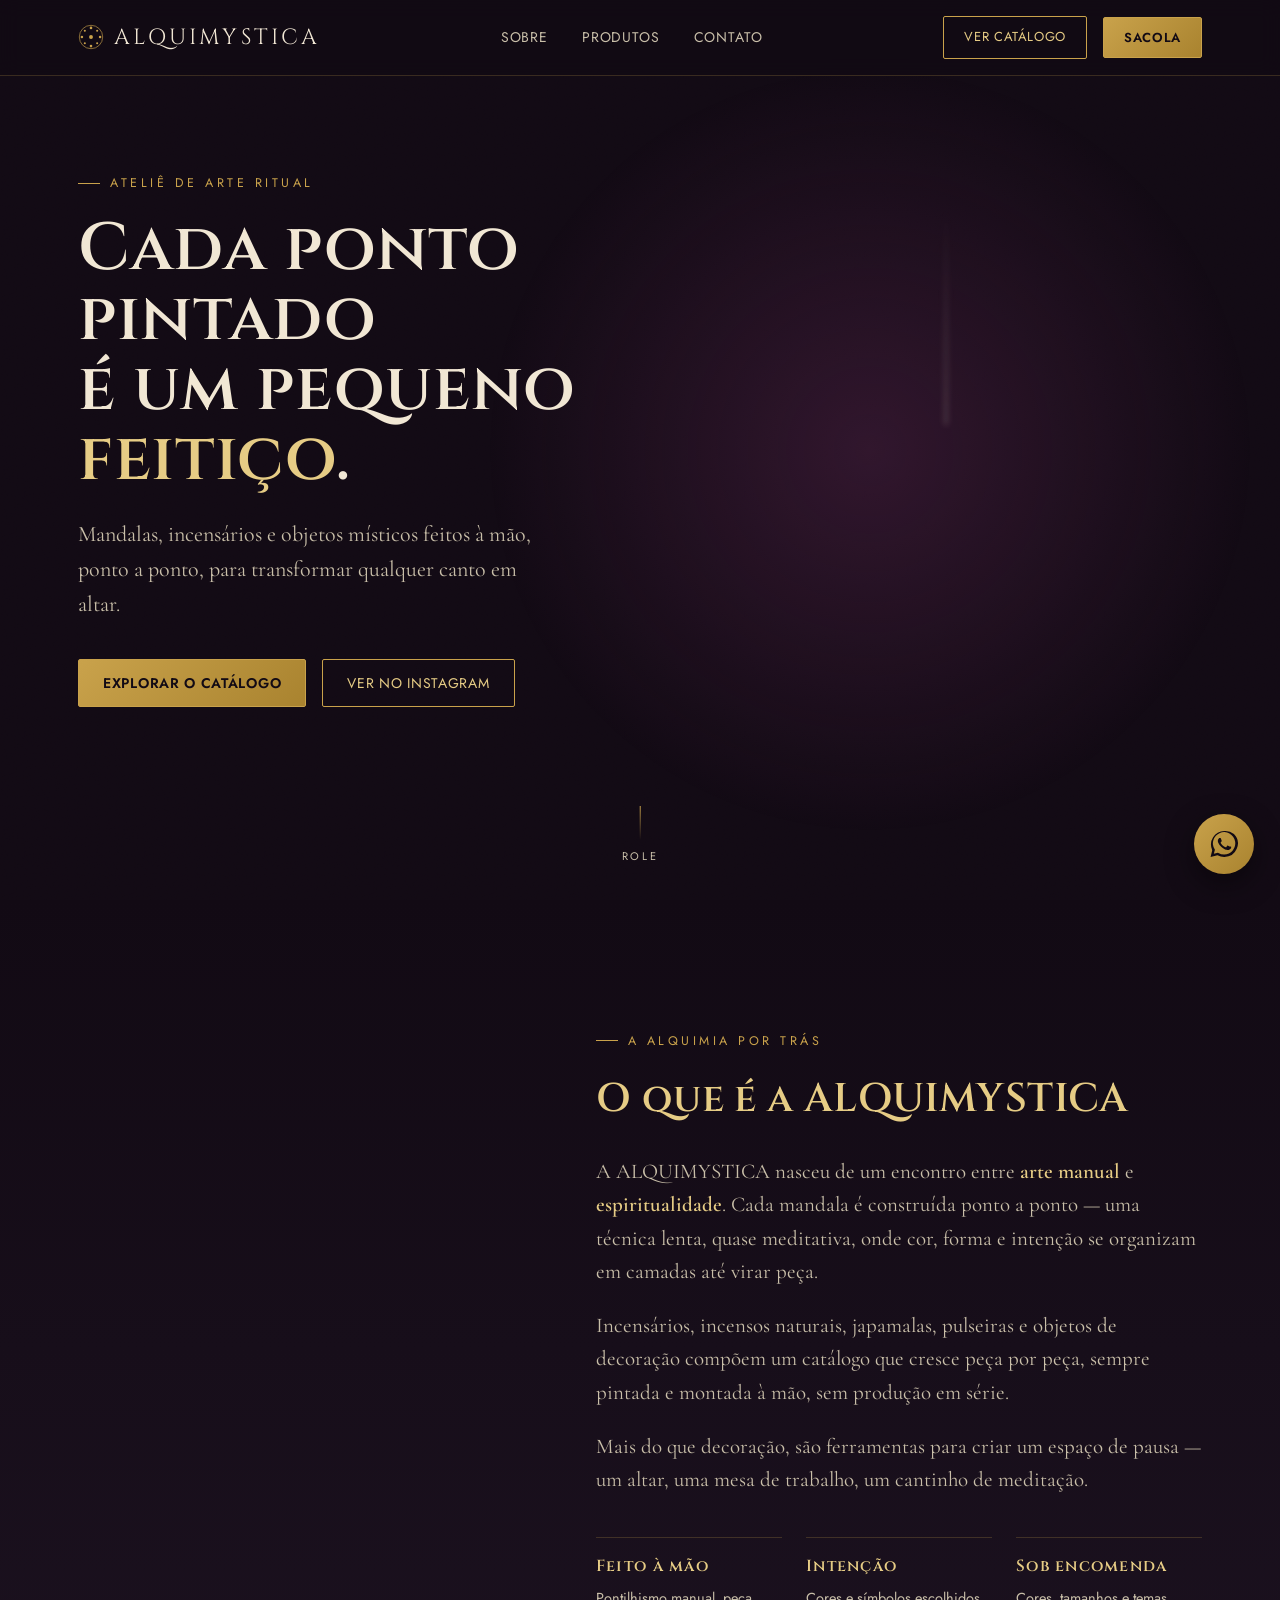
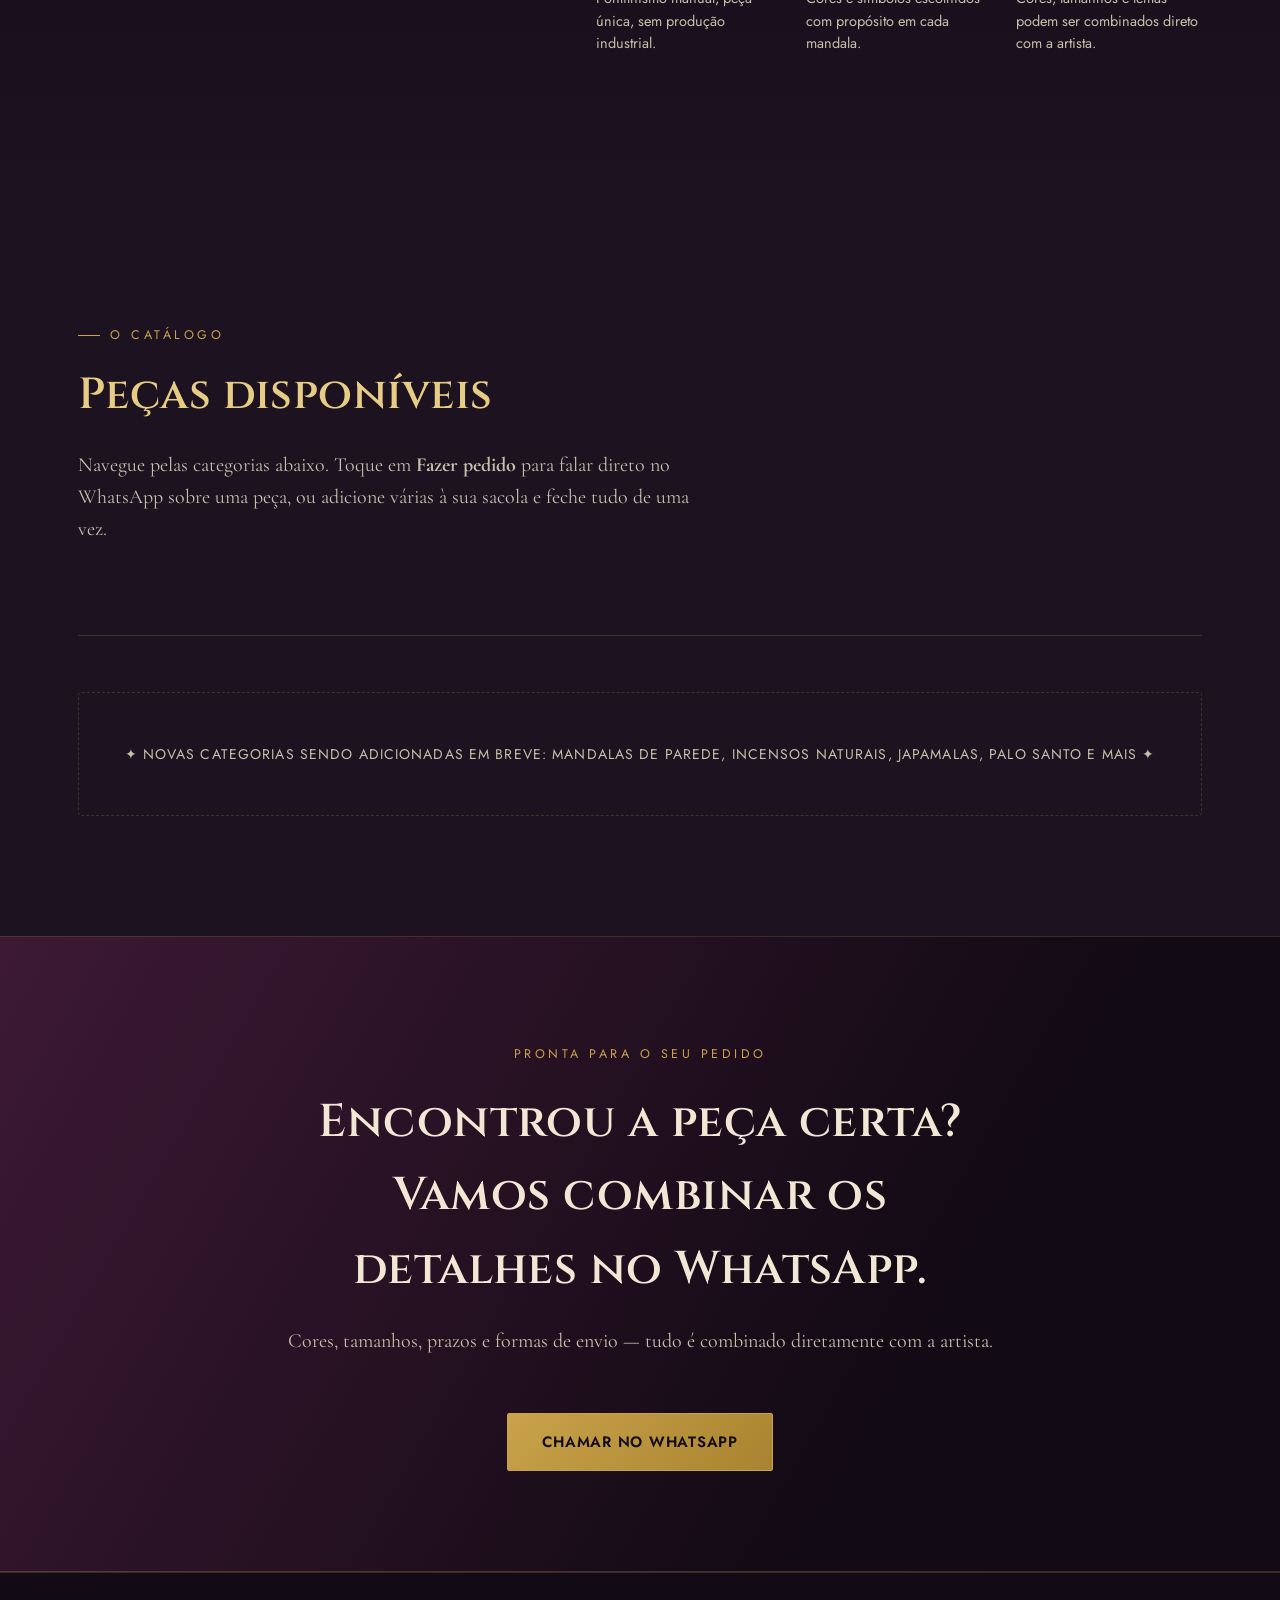
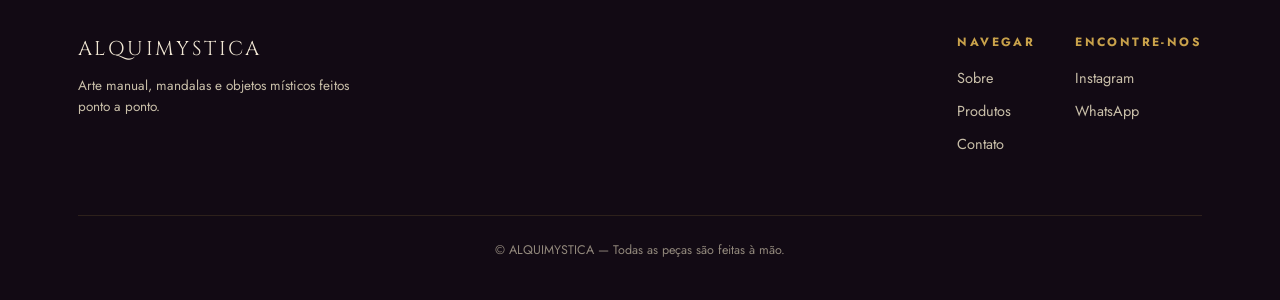
==== AlquiMystica Project/index.html @ 3361df2c "Add files via upload" ====
<!DOCTYPE html>
<html lang="pt-BR">
<head>
<meta charset="UTF-8">
<meta name="viewport" content="width=device-width, initial-scale=1.0">
<title>ALQUIMYSTICA — Arte, Mandalas & Ritual</title>
<meta name="description" content="Ateliê de mandalas pintadas à mão, incensários, incensos naturais e peças místicas. Cada objeto, um pequeno ritual.">

<link rel="preconnect" href="https://fonts.googleapis.com">
<link rel="preconnect" href="https://fonts.gstatic.com" crossorigin>
<link href="https://fonts.googleapis.com/css2?family=Cinzel:wght@500;600;700&family=Cormorant+Garamond:ital,wght@0,400;0,500;0,600;1,400&family=Jost:wght@400;500;600&display=swap" rel="stylesheet">

<link rel="stylesheet" href="assets/style.css">
</head>
<body>

<div class="texture"></div>

<!-- ===================== HEADER ===================== -->
<header>
  <nav class="nav wrap">
    <a href="#topo" class="logo">
      <svg class="mark" viewBox="0 0 40 40" aria-hidden="true">
        <circle cx="20" cy="20" r="18" fill="none" stroke="#c9a24b" stroke-width="1"/>
        <circle cx="20" cy="20" r="3" fill="#c9a24b"/>
        <g fill="#c9a24b">
          <circle cx="20" cy="6" r="2"/>
          <circle cx="20" cy="34" r="2"/>
          <circle cx="6" cy="20" r="2"/>
          <circle cx="34" cy="20" r="2"/>
          <circle cx="10.5" cy="10.5" r="1.6"/>
          <circle cx="29.5" cy="10.5" r="1.6"/>
          <circle cx="10.5" cy="29.5" r="1.6"/>
          <circle cx="29.5" cy="29.5" r="1.6"/>
        </g>
      </svg>
      ALQUIMYSTICA
    </a>

    <ul class="nav-links" id="nav-links">
      <li><a href="#sobre">Sobre</a></li>
      <li><a href="#produtos">Produtos</a></li>
      <li><a href="#contato">Contato</a></li>
    </ul>

    <div style="display:flex; align-items:center; gap:16px;">
      <a href="#produtos" class="btn btn-ghost">Ver catálogo</a>
      <button type="button" class="btn btn-primary cart-toggle" id="cart-toggle">
        Sacola
        <span class="cart-count hidden" id="cart-count">0</span>
      </button>
      <button type="button" class="nav-toggle" id="nav-toggle" aria-label="Abrir menu" aria-expanded="false">
        <svg width="18" height="14" viewBox="0 0 18 14" fill="none"><path d="M0 1H18M0 7H18M0 13H18" stroke="currentColor" stroke-width="1.4"/></svg>
      </button>
    </div>
  </nav>
</header>

<!-- ===================== HERO ===================== -->
<section id="topo" class="hero">
  <div class="hero-glow"></div>
  <div class="wrap">
    <div class="hero-copy">
      <span class="eyebrow">Ateliê de arte ritual</span>
      <h1>Cada ponto pintado<br>é um pequeno <em>feitiço</em>.</h1>
      <p>Mandalas, incensários e objetos místicos feitos à mão, ponto a ponto, para transformar qualquer canto em altar.</p>
      <div class="hero-actions">
        <a href="#produtos" class="btn btn-primary">Explorar o catálogo</a>
        <a href="https://www.instagram.com/alquimystica" target="_blank" rel="noopener" class="btn btn-ghost">Ver no Instagram</a>
      </div>
    </div>
    <div class="hero-mandala">
      <div class="smoke"></div>
      <div id="hero-mandala-svg"></div>
    </div>
  </div>
  <div class="scroll-cue"><span class="line"></span>role</div>
</section>

<!-- ===================== SOBRE ===================== -->
<section id="sobre">
  <div class="wrap sobre-grid">
    <div class="sobre-art" id="sobre-mandala-svg"></div>
    <div class="sobre-text">
      <span class="eyebrow">A alquimia por trás</span>
      <h2 style="margin-top:16px; font-size:clamp(28px,3.2vw,40px);">O que é a ALQUIMYSTICA</h2>
      <p style="margin-top:24px;">A ALQUIMYSTICA nasceu de um encontro entre <strong>arte manual</strong> e <strong>espiritualidade</strong>. Cada mandala é construída ponto a ponto — uma técnica lenta, quase meditativa, onde cor, forma e intenção se organizam em camadas até virar peça.</p>
      <p>Incensários, incensos naturais, japamalas, pulseiras e objetos de decoração compõem um catálogo que cresce peça por peça, sempre pintada e montada à mão, sem produção em série.</p>
      <p>Mais do que decoração, são ferramentas para criar um espaço de pausa — um altar, uma mesa de trabalho, um cantinho de meditação.</p>

      <div class="pillars">
        <div class="pillar">
          <h4>Feito à mão</h4>
          <p>Pontilhismo manual, peça única, sem produção industrial.</p>
        </div>
        <div class="pillar">
          <h4>Intenção</h4>
          <p>Cores e símbolos escolhidos com propósito em cada mandala.</p>
        </div>
        <div class="pillar">
          <h4>Sob encomenda</h4>
          <p>Cores, tamanhos e temas podem ser combinados direto com a artista.</p>
        </div>
      </div>
    </div>
  </div>
</section>

<!-- ===================== PRODUTOS ===================== -->
<section id="produtos">
  <div class="wrap">
    <div class="section-head">
      <span class="eyebrow">O catálogo</span>
      <h2>Peças disponíveis</h2>
      <p>Navegue pelas categorias abaixo. Toque em <strong>Fazer pedido</strong> para falar direto no WhatsApp sobre uma peça, ou adicione várias à sua sacola e feche tudo de uma vez.</p>
    </div>

    <div class="cat-nav" id="cat-nav"></div>
    <div id="catalogo-host"></div>

    <div class="em-breve">✦ Novas categorias sendo adicionadas em breve: Mandalas de parede, Incensos Naturais, Japamalas, Palo Santo e mais ✦</div>
  </div>
</section>

<!-- ===================== CTA ===================== -->
<section class="cta-banner" id="contato">
  <div class="wrap">
    <span class="eyebrow">Pronta para o seu pedido</span>
    <h2>Encontrou a peça certa? Vamos combinar os detalhes no WhatsApp.</h2>
    <p>Cores, tamanhos, prazos e formas de envio — tudo é combinado diretamente com a artista.</p>
    <a class="btn btn-primary" href="https://wa.me/5511913299693?text=Ol%C3%A1!%20Vim%20pelo%20site%20da%20ALQUIMYSTICA%20e%20queria%20saber%20mais%20sobre%20as%20pe%C3%A7as%20%E2%9C%A8" target="_blank" rel="noopener">
      Chamar no WhatsApp
    </a>
  </div>
</section>

<!-- ===================== FOOTER ===================== -->
<footer>
  <div class="wrap">
    <div class="footer-grid">
      <div>
        <div class="footer-logo">ALQUIMYSTICA</div>
        <p class="footer-tag">Arte manual, mandalas e objetos místicos feitos ponto a ponto.</p>
      </div>
      <div class="footer-links">
        <div class="footer-col">
          <h5>Navegar</h5>
          <a href="#sobre">Sobre</a>
          <a href="#produtos">Produtos</a>
          <a href="#contato">Contato</a>
        </div>
        <div class="footer-col">
          <h5>Encontre-nos</h5>
          <a href="https://www.instagram.com/alquimystica" target="_blank" rel="noopener">Instagram</a>
          <a href="https://wa.me/5511913299693" target="_blank" rel="noopener">WhatsApp</a>
        </div>
      </div>
    </div>
    <div class="footer-bottom">
      © <span id="ano"></span> ALQUIMYSTICA — Todas as peças são feitas à mão.
    </div>
  </div>
</footer>

<!-- WhatsApp flutuante -->
<a href="https://wa.me/5511913299693?text=Ol%C3%A1!%20Vim%20pelo%20site%20da%20ALQUIMYSTICA%20%E2%9C%A8" target="_blank" rel="noopener" class="wa-float" aria-label="Falar no WhatsApp">
  <svg width="28" height="28" viewBox="0 0 24 24" fill="none"><path d="M17.5 14.4c-.3-.1-1.7-.9-2-1-.3-.1-.5-.1-.7.1-.2.3-.8 1-.9 1.2-.2.2-.3.2-.6.1-.3-.1-1.3-.5-2.4-1.5-.9-.8-1.5-1.8-1.7-2.1-.2-.3 0-.5.1-.6.1-.1.3-.3.4-.5.1-.1.2-.3.3-.4.1-.2 0-.4 0-.5C10 9 9.5 7.8 9.3 7.3c-.2-.5-.4-.4-.5-.4h-.5c-.2 0-.5.1-.7.3-.2.3-.9.9-.9 2.2s1 2.6 1.1 2.8c.1.2 2 3 4.8 4.2.7.3 1.2.5 1.6.6.7.2 1.3.2 1.8.1.5-.1 1.7-.7 2-1.4.2-.7.2-1.2.1-1.4-.1-.1-.3-.2-.6-.3z" fill="#120a14"/><path d="M20.5 3.5A11.4 11.4 0 0 0 12.1.9 11.5 11.5 0 0 0 1.9 17.3L.5 23.1l5.9-1.5a11.5 11.5 0 0 0 5.7 1.5h0a11.5 11.5 0 0 0 8.4-19.6zM12.1 21a9.6 9.6 0 0 1-4.9-1.3l-.4-.2-3.5.9.9-3.4-.2-.4a9.6 9.6 0 1 1 8.1 4.4z" fill="#120a14"/></svg>
</a>

<!-- Carrinho / Sacola -->
<div class="cart-overlay" id="cart-overlay"></div>
<aside class="cart-drawer" id="cart-drawer">
  <div class="cart-head">
    <h3>Sua sacola</h3>
    <button type="button" class="cart-close" id="cart-close" aria-label="Fechar sacola">✕</button>
  </div>
  <div class="cart-items" id="cart-items"></div>
  <div class="cart-foot">
    <textarea class="cart-note" id="cart-note" placeholder="Alguma observação? (cor, tamanho, prazo...)"></textarea>
    <button type="button" class="btn btn-primary" id="cart-checkout">Enviar pedido no WhatsApp</button>
  </div>
</aside>

<script src="assets/data.js"></script>
<script src="assets/script.js"></script>
</body>
</html>
---- AlquiMystica Project/assets/style.css ----
/* ============================================================
   ALQUIMYSTICA — design tokens
   ============================================================ */
:root {
  --ink: #120a14;
  --ink-2: #1c1220;
  --ink-3: #26182c;
  --gold: #c9a24b;
  --gold-light: #e6cc85;
  --violet: #6b2d5c;
  --violet-deep: #3d1934;
  --blue: #23456b;
  --blue-light: #4a7ab5;
  --cream: #f1e7d4;
  --cream-dim: #c9bfa9;
  --line: rgba(201, 162, 75, 0.22);

  --font-display: "Cinzel", serif;
  --font-body: "Cormorant Garamond", serif;
  --font-ui: "Jost", sans-serif;

  --container: 1180px;
}

* { box-sizing: border-box; }
html { scroll-behavior: smooth; }

@media (prefers-reduced-motion: reduce) {
  html { scroll-behavior: auto; }
  *, *::before, *::after {
    animation-duration: 0.01ms !important;
    animation-iteration-count: 1 !important;
    transition-duration: 0.01ms !important;
  }
}

body {
  margin: 0;
  background: var(--ink);
  color: var(--cream);
  font-family: var(--font-body);
  font-size: 19px;
  line-height: 1.6;
  -webkit-font-smoothing: antialiased;
}

a { color: inherit; }

.wrap {
  max-width: var(--container);
  margin: 0 auto;
  padding: 0 28px;
}

h1, h2, h3, h4 {
  font-family: var(--font-display);
  font-weight: 600;
  margin: 0;
  letter-spacing: 0.01em;
  color: var(--gold-light);
}

.eyebrow {
  font-family: var(--font-ui);
  text-transform: uppercase;
  letter-spacing: 0.28em;
  font-size: 12.5px;
  color: var(--gold);
  display: inline-flex;
  align-items: center;
  gap: 10px;
}
.eyebrow::before {
  content: "";
  width: 22px;
  height: 1px;
  background: var(--gold);
  display: inline-block;
}

/* texture: subtle noise so the black isn't flat */
.texture {
  position: fixed;
  inset: 0;
  pointer-events: none;
  z-index: 0;
  opacity: 0.05;
  mix-blend-mode: overlay;
  background-image: url("data:image/svg+xml;utf8,<svg xmlns='http://www.w3.org/2000/svg' width='120' height='120'><filter id='n'><feTurbulence type='fractalNoise' baseFrequency='0.9' numOctaves='2' stitchTiles='stitch'/></filter><rect width='100%25' height='100%25' filter='url(%23n)'/></svg>");
}

/* ============================================================
   HEADER
   ============================================================ */
header {
  position: fixed;
  top: 0; left: 0; right: 0;
  z-index: 100;
  background: rgba(18, 10, 20, 0.82);
  backdrop-filter: blur(10px);
  border-bottom: 1px solid var(--line);
  transition: background 0.3s ease;
}
.nav {
  display: flex;
  align-items: center;
  justify-content: space-between;
  padding: 16px 28px;
}
.logo {
  font-family: var(--font-display);
  font-size: 22px;
  letter-spacing: 0.14em;
  color: var(--cream);
  text-decoration: none;
  display: flex;
  align-items: center;
  gap: 10px;
}
.logo .mark {
  width: 26px; height: 26px;
  flex-shrink: 0;
}
.nav-links {
  display: flex;
  gap: 34px;
  list-style: none;
  margin: 0; padding: 0;
  font-family: var(--font-ui);
  font-size: 14px;
  letter-spacing: 0.06em;
  text-transform: uppercase;
}
.nav-links a {
  text-decoration: none;
  color: var(--cream-dim);
  transition: color 0.25s ease;
  position: relative;
}
.nav-links a:hover, .nav-links a:focus-visible { color: var(--gold-light); }

.btn {
  font-family: var(--font-ui);
  font-size: 14px;
  letter-spacing: 0.05em;
  text-transform: uppercase;
  text-decoration: none;
  padding: 12px 24px;
  border-radius: 2px;
  display: inline-flex;
  align-items: center;
  gap: 9px;
  border: 1px solid var(--gold);
  transition: transform 0.25s ease, box-shadow 0.25s ease, background 0.25s ease;
  cursor: pointer;
}
.btn-primary {
  background: linear-gradient(135deg, var(--gold) 0%, #a9832f 100%);
  color: var(--ink);
  font-weight: 600;
}
.btn-primary:hover, .btn-primary:focus-visible {
  transform: translateY(-2px);
  box-shadow: 0 10px 24px rgba(201, 162, 75, 0.25);
}
.btn-ghost {
  background: transparent;
  color: var(--gold-light);
}
.btn-ghost:hover, .btn-ghost:focus-visible {
  background: rgba(201, 162, 75, 0.1);
}
.nav .btn { padding: 10px 20px; font-size: 13px; }

.nav-toggle {
  display: none;
  background: none;
  border: 1px solid var(--gold);
  color: var(--gold-light);
  width: 42px; height: 42px;
  align-items: center;
  justify-content: center;
  border-radius: 2px;
  cursor: pointer;
}

/* ============================================================
   HERO
   ============================================================ */
.hero {
  position: relative;
  min-height: 100svh;
  display: flex;
  align-items: center;
  overflow: hidden;
  padding-top: 90px;
}
.hero-glow {
  position: absolute;
  top: 50%; left: 68%;
  width: 900px; height: 900px;
  transform: translate(-50%, -50%);
  background: radial-gradient(circle, rgba(107, 45, 92, 0.35) 0%, rgba(107, 45, 92, 0) 60%);
  z-index: 0;
  pointer-events: none;
}
.hero .wrap {
  position: relative;
  z-index: 1;
  display: grid;
  grid-template-columns: 1.05fr 0.95fr;
  align-items: center;
  gap: 40px;
}
.hero-copy .eyebrow { margin-bottom: 22px; }
.hero-copy h1 {
  font-size: clamp(40px, 5.2vw, 68px);
  line-height: 1.05;
  color: var(--cream);
}
.hero-copy h1 em {
  font-style: normal;
  color: var(--gold-light);
}
.hero-copy p {
  margin-top: 22px;
  font-size: 22px;
  color: var(--cream-dim);
  max-width: 480px;
}
.hero-actions {
  margin-top: 36px;
  display: flex;
  gap: 16px;
  flex-wrap: wrap;
}
.hero-mandala {
  position: relative;
  aspect-ratio: 1;
  display: flex;
  align-items: center;
  justify-content: center;
}
.hero-mandala svg {
  width: 100%;
  max-width: 480px;
  height: auto;
  animation: spin 140s linear infinite;
}
.hero-mandala .core {
  animation: none;
}
@keyframes spin {
  from { transform: rotate(0deg); }
  to { transform: rotate(360deg); }
}
.smoke {
  position: absolute;
  width: 2px;
  left: 50%;
  bottom: 52%;
  height: 220px;
  background: linear-gradient(to top, rgba(241,231,212,0.32), rgba(241,231,212,0));
  filter: blur(3px);
  transform-origin: bottom center;
  animation: smoke-drift 6s ease-in-out infinite;
}
@keyframes smoke-drift {
  0%   { transform: translateX(-50%) rotate(0deg) scaleY(0.9); opacity: 0.5; }
  50%  { transform: translateX(-50%) rotate(4deg) scaleY(1.05); opacity: 0.9; }
  100% { transform: translateX(-50%) rotate(-3deg) scaleY(0.9); opacity: 0.5; }
}

.scroll-cue {
  position: absolute;
  bottom: 34px; left: 50%;
  transform: translateX(-50%);
  display: flex;
  flex-direction: column;
  align-items: center;
  gap: 8px;
  font-family: var(--font-ui);
  font-size: 11px;
  letter-spacing: 0.24em;
  text-transform: uppercase;
  color: var(--cream-dim);
  z-index: 1;
}
.scroll-cue .line {
  width: 1px; height: 34px;
  background: linear-gradient(to bottom, var(--gold), transparent);
  animation: cue 2.2s ease-in-out infinite;
}
@keyframes cue {
  0%,100% { transform: scaleY(1); opacity: 0.4; }
  50% { transform: scaleY(1.3); opacity: 1; }
}

/* ============================================================
   SECTION HEADERS
   ============================================================ */
section { position: relative; z-index: 1; padding: 120px 0; }
.section-head {
  max-width: 640px;
  margin-bottom: 60px;
}
.section-head h2 {
  font-size: clamp(30px, 3.4vw, 44px);
  margin-top: 16px;
}
.section-head p {
  margin-top: 18px;
  font-size: 20px;
  color: var(--cream-dim);
}
.divider {
  width: 60px; height: 1px;
  background: var(--gold);
  margin: 0 auto;
}

/* ============================================================
   SOBRE
   ============================================================ */
#sobre { background: linear-gradient(180deg, var(--ink) 0%, var(--ink-2) 100%); }
.sobre-grid {
  display: grid;
  grid-template-columns: 0.85fr 1.15fr;
  gap: 70px;
  align-items: center;
}
.sobre-art {
  position: relative;
  aspect-ratio: 1;
}
.sobre-art svg { width: 100%; height: 100%; }
.sobre-text p {
  font-size: 21px;
  color: var(--cream-dim);
  margin: 0 0 20px;
}
.sobre-text strong { color: var(--gold-light); font-weight: 600; }
.pillars {
  margin-top: 40px;
  display: grid;
  grid-template-columns: repeat(3, 1fr);
  gap: 24px;
}
.pillar {
  border-top: 1px solid var(--line);
  padding-top: 16px;
}
.pillar h4 {
  font-size: 16px;
  letter-spacing: 0.08em;
  color: var(--gold-light);
}
.pillar p {
  font-family: var(--font-ui);
  font-size: 14.5px;
  color: var(--cream-dim);
  margin-top: 8px;
  line-height: 1.55;
}

/* ============================================================
   PRODUTOS
   ============================================================ */
#produtos { background: var(--ink-2); }

.cat-nav {
  display: flex;
  gap: 12px;
  flex-wrap: wrap;
  margin-bottom: 56px;
  border-bottom: 1px solid var(--line);
  padding-bottom: 30px;
}
.cat-pill {
  font-family: var(--font-ui);
  font-size: 13.5px;
  letter-spacing: 0.05em;
  text-transform: uppercase;
  padding: 10px 20px;
  border: 1px solid var(--line);
  border-radius: 30px;
  color: var(--cream-dim);
  background: transparent;
  cursor: pointer;
  transition: all 0.25s ease;
}
.cat-pill:hover { border-color: var(--gold); color: var(--gold-light); }
.cat-pill.active {
  background: var(--gold);
  border-color: var(--gold);
  color: var(--ink);
  font-weight: 600;
}

.cat-block { margin-bottom: 90px; }
.cat-block:last-child { margin-bottom: 0; }
.cat-block-head {
  display: flex;
  align-items: baseline;
  justify-content: space-between;
  gap: 20px;
  margin-bottom: 8px;
  flex-wrap: wrap;
}
.cat-block-head h3 {
  font-size: 30px;
}
.cat-block-desc {
  font-size: 18px;
  color: var(--cream-dim);
  max-width: 560px;
  margin: 6px 0 40px;
}

.grupo-nome {
  font-family: var(--font-ui);
  font-size: 13px;
  text-transform: uppercase;
  letter-spacing: 0.22em;
  color: var(--gold);
  margin: 40px 0 22px;
  display: flex;
  align-items: center;
  gap: 14px;
}
.grupo-nome::after {
  content: "";
  flex: 1;
  height: 1px;
  background: var(--line);
}
.grupo-nome:first-of-type { margin-top: 0; }

.product-grid {
  display: grid;
  grid-template-columns: repeat(3, 1fr);
  gap: 30px;
}
.card {
  background: var(--ink-3);
  border: 1px solid var(--line);
  border-radius: 4px;
  overflow: hidden;
  display: flex;
  flex-direction: column;
  transition: transform 0.3s ease, box-shadow 0.3s ease, border-color 0.3s ease;
}
.card:hover {
  transform: translateY(-6px);
  border-color: var(--gold);
  box-shadow: 0 20px 40px rgba(0,0,0,0.35);
}
.card-media {
  aspect-ratio: 4/5;
  overflow: hidden;
  background: var(--ink);
}
.card-media img {
  width: 100%; height: 100%;
  object-fit: cover;
  display: block;
  transition: transform 0.6s ease;
}
.card:hover .card-media img { transform: scale(1.06); }
.card-body {
  padding: 22px 22px 24px;
  display: flex;
  flex-direction: column;
  flex: 1;
}
.card-body h4 {
  font-size: 20px;
  color: var(--cream);
  margin-bottom: 10px;
  line-height: 1.25;
}
.card-body p {
  font-size: 16.5px;
  color: var(--cream-dim);
  margin: 0 0 20px;
  flex: 1;
}
.card-actions {
  display: flex;
  align-items: center;
  justify-content: space-between;
  gap: 12px;
}
.card-order {
  font-family: var(--font-ui);
  font-size: 13px;
  letter-spacing: 0.05em;
  text-transform: uppercase;
  color: var(--gold-light);
  text-decoration: none;
  display: inline-flex;
  align-items: center;
  gap: 8px;
  border-bottom: 1px solid transparent;
  transition: border-color 0.25s ease;
}
.card-order:hover { border-color: var(--gold-light); }
.add-cart {
  width: 38px; height: 38px;
  border-radius: 50%;
  border: 1px solid var(--gold);
  background: transparent;
  color: var(--gold-light);
  font-size: 18px;
  line-height: 1;
  cursor: pointer;
  display: flex;
  align-items: center;
  justify-content: center;
  transition: background 0.25s ease, color 0.25s ease, transform 0.2s ease;
  flex-shrink: 0;
}
.add-cart:hover { background: var(--gold); color: var(--ink); }
.add-cart.added { animation: pop 0.35s ease; }
@keyframes pop {
  0% { transform: scale(1); }
  40% { transform: scale(1.25); }
  100% { transform: scale(1); }
}

.em-breve {
  border: 1px dashed var(--line);
  border-radius: 4px;
  padding: 50px 30px;
  text-align: center;
  color: var(--cream-dim);
  font-family: var(--font-ui);
  font-size: 14px;
  letter-spacing: 0.08em;
  text-transform: uppercase;
}

/* ============================================================
   CTA BANNER
   ============================================================ */
.cta-banner {
  background: linear-gradient(120deg, var(--violet-deep) 0%, var(--ink) 70%);
  border-top: 1px solid var(--line);
  border-bottom: 1px solid var(--line);
  text-align: center;
  padding: 100px 0;
}
.cta-banner .eyebrow { justify-content: center; }
.cta-banner .eyebrow::before { display: none; }
.cta-banner h2 {
  margin-top: 18px;
  font-size: clamp(28px, 4vw, 46px);
  max-width: 720px;
  margin-left: auto; margin-right: auto;
  color: var(--cream);
}
.cta-banner p {
  margin-top: 18px;
  font-size: 20px;
  color: var(--cream-dim);
}
.cta-banner .btn { margin-top: 36px; font-size: 15px; padding: 16px 34px; }

/* ============================================================
   FOOTER
   ============================================================ */
footer {
  padding: 60px 0 40px;
  border-top: 1px solid var(--line);
}
.footer-grid {
  display: flex;
  justify-content: space-between;
  align-items: flex-start;
  flex-wrap: wrap;
  gap: 30px;
}
.footer-logo {
  font-family: var(--font-display);
  font-size: 20px;
  letter-spacing: 0.12em;
  color: var(--cream);
}
.footer-tag {
  font-family: var(--font-ui);
  font-size: 13.5px;
  color: var(--cream-dim);
  margin-top: 10px;
  max-width: 280px;
}
.footer-links {
  display: flex;
  gap: 40px;
  flex-wrap: wrap;
}
.footer-col h5 {
  font-family: var(--font-ui);
  font-size: 12px;
  letter-spacing: 0.2em;
  text-transform: uppercase;
  color: var(--gold);
  margin: 0 0 14px;
}
.footer-col a {
  display: block;
  font-family: var(--font-ui);
  font-size: 14.5px;
  color: var(--cream-dim);
  text-decoration: none;
  margin-bottom: 10px;
  transition: color 0.25s ease;
}
.footer-col a:hover { color: var(--gold-light); }
.footer-bottom {
  margin-top: 50px;
  padding-top: 24px;
  border-top: 1px solid var(--line);
  font-family: var(--font-ui);
  font-size: 12.5px;
  color: var(--cream-dim);
  opacity: 0.7;
  text-align: center;
}

/* ============================================================
   WHATSAPP FLOAT
   ============================================================ */
.wa-float {
  position: fixed;
  bottom: 26px; right: 26px;
  width: 60px; height: 60px;
  border-radius: 50%;
  background: linear-gradient(135deg, var(--gold) 0%, #a9832f 100%);
  color: var(--ink);
  display: flex;
  align-items: center;
  justify-content: center;
  text-decoration: none;
  box-shadow: 0 10px 30px rgba(0,0,0,0.45);
  z-index: 90;
  transition: transform 0.25s ease;
}
.wa-float:hover { transform: scale(1.08); }

/* ============================================================
   CARRINHO (drawer)
   ============================================================ */
.cart-toggle {
  position: relative;
}
.cart-count {
  position: absolute;
  top: -8px; right: -8px;
  background: var(--violet);
  color: var(--cream);
  font-family: var(--font-ui);
  font-size: 11px;
  width: 19px; height: 19px;
  border-radius: 50%;
  display: flex;
  align-items: center;
  justify-content: center;
  border: 1px solid var(--ink);
}
.cart-count.hidden { display: none; }

.cart-overlay {
  position: fixed;
  inset: 0;
  background: rgba(10, 6, 12, 0.6);
  backdrop-filter: blur(2px);
  z-index: 199;
  opacity: 0;
  pointer-events: none;
  transition: opacity 0.3s ease;
}
.cart-overlay.open { opacity: 1; pointer-events: auto; }

.cart-drawer {
  position: fixed;
  top: 0; right: 0;
  height: 100%;
  width: 420px;
  max-width: 92vw;
  background: var(--ink-2);
  border-left: 1px solid var(--line);
  z-index: 200;
  transform: translateX(100%);
  transition: transform 0.35s ease;
  display: flex;
  flex-direction: column;
}
.cart-drawer.open { transform: translateX(0); }
.cart-head {
  padding: 26px 26px 20px;
  border-bottom: 1px solid var(--line);
  display: flex;
  align-items: center;
  justify-content: space-between;
}
.cart-head h3 { font-size: 22px; }
.cart-close {
  background: none;
  border: 1px solid var(--line);
  color: var(--cream-dim);
  width: 34px; height: 34px;
  border-radius: 50%;
  cursor: pointer;
  font-size: 16px;
}
.cart-close:hover { border-color: var(--gold); color: var(--gold-light); }
.cart-items {
  flex: 1;
  overflow-y: auto;
  padding: 10px 26px;
}
.cart-item {
  display: flex;
  gap: 14px;
  padding: 16px 0;
  border-bottom: 1px solid var(--line);
}
.cart-item img {
  width: 64px; height: 64px;
  object-fit: cover;
  border-radius: 3px;
  flex-shrink: 0;
}
.cart-item-info { flex: 1; }
.cart-item-info h5 {
  font-family: var(--font-ui);
  font-size: 14.5px;
  color: var(--cream);
  margin: 0 0 6px;
  font-weight: 400;
}
.cart-item-qty {
  display: flex;
  align-items: center;
  gap: 10px;
  font-family: var(--font-ui);
  font-size: 13px;
}
.cart-item-qty button {
  width: 24px; height: 24px;
  border-radius: 50%;
  border: 1px solid var(--line);
  background: none;
  color: var(--cream-dim);
  cursor: pointer;
}
.cart-item-qty button:hover { border-color: var(--gold); color: var(--gold-light); }
.cart-item-remove {
  background: none;
  border: none;
  color: var(--cream-dim);
  font-family: var(--font-ui);
  font-size: 12px;
  text-decoration: underline;
  cursor: pointer;
  padding: 0;
  margin-top: 8px;
}
.cart-item-remove:hover { color: var(--gold-light); }
.cart-empty {
  padding: 60px 20px;
  text-align: center;
  color: var(--cream-dim);
  font-family: var(--font-ui);
  font-size: 14px;
}
.cart-foot {
  padding: 22px 26px 28px;
  border-top: 1px solid var(--line);
}
.cart-note {
  width: 100%;
  background: var(--ink-3);
  border: 1px solid var(--line);
  border-radius: 3px;
  color: var(--cream);
  font-family: var(--font-body);
  font-size: 15px;
  padding: 10px 12px;
  resize: vertical;
  min-height: 50px;
  margin-bottom: 16px;
}
.cart-note::placeholder { color: var(--cream-dim); }
.cart-foot .btn {
  width: 100%;
  justify-content: center;
}

/* ============================================================
   RESPONSIVE
   ============================================================ */
@media (max-width: 980px) {
  .hero .wrap { grid-template-columns: 1fr; text-align: left; }
  .hero-mandala { order: -1; max-width: 320px; margin: 0 auto 20px; }
  .sobre-grid { grid-template-columns: 1fr; }
  .sobre-art { max-width: 320px; margin: 0 auto; }
  .product-grid { grid-template-columns: repeat(2, 1fr); }
}

@media (max-width: 720px) {
  .nav { padding: 14px 18px; }
  .logo { font-size: 17px; gap: 7px; }
  .logo .mark { width: 21px; height: 21px; }
  .nav > div { gap: 10px; }
  .btn.cart-toggle { padding: 9px 14px; font-size: 12px; }
  .nav-links {
    display: none;
    position: absolute;
    top: 100%; left: 0; right: 0;
    flex-direction: column;
    gap: 0;
    background: var(--ink-2);
    border-bottom: 1px solid var(--line);
    padding: 10px 28px 20px;
  }
  .nav-links.mobile-open { display: flex; }
  .nav-links a { padding: 14px 0; border-bottom: 1px solid var(--line); }
  .nav .btn-ghost { display: none; }
  .nav-toggle { display: flex; flex-shrink: 0; }
  section { padding: 80px 0; }
  .pillars { grid-template-columns: 1fr; }
  .product-grid { grid-template-columns: 1fr; }
  .cta-banner { padding: 70px 0; }
  .cat-block-head { flex-direction: column; align-items: flex-start; }
}
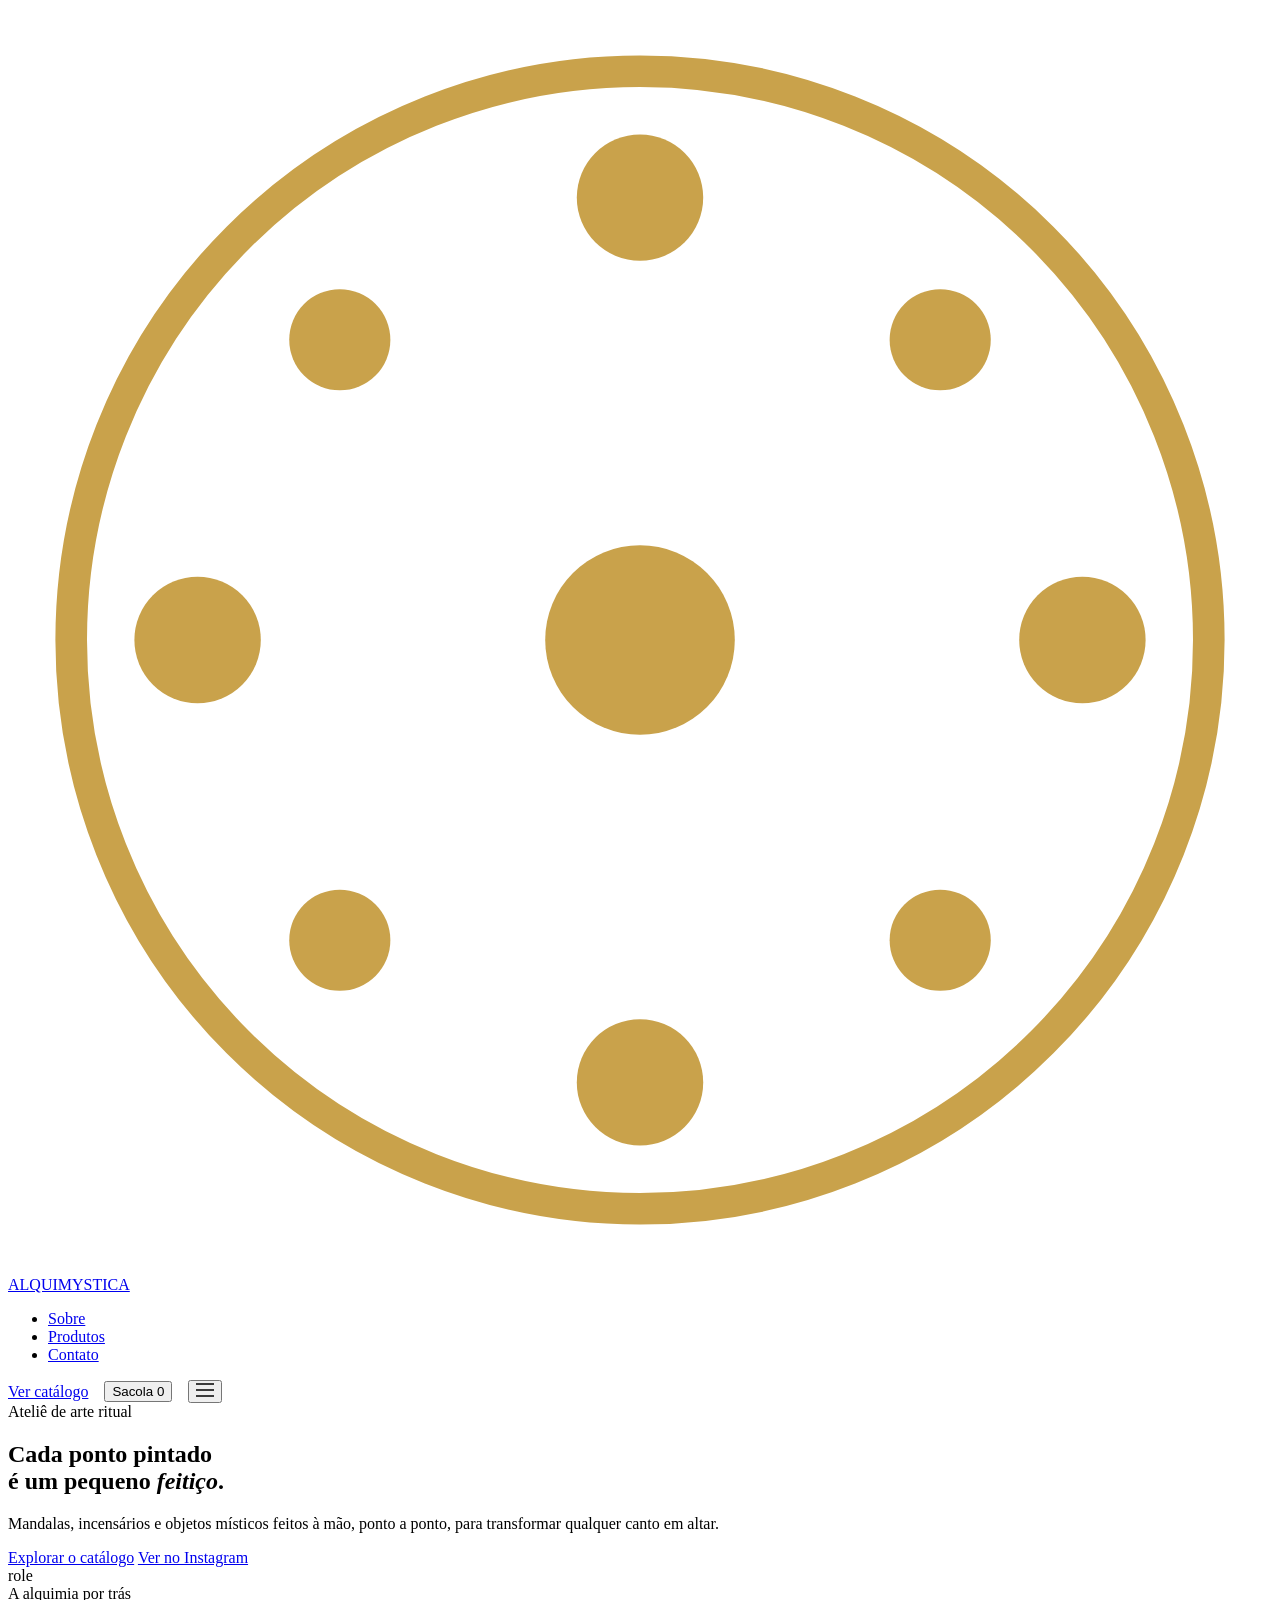
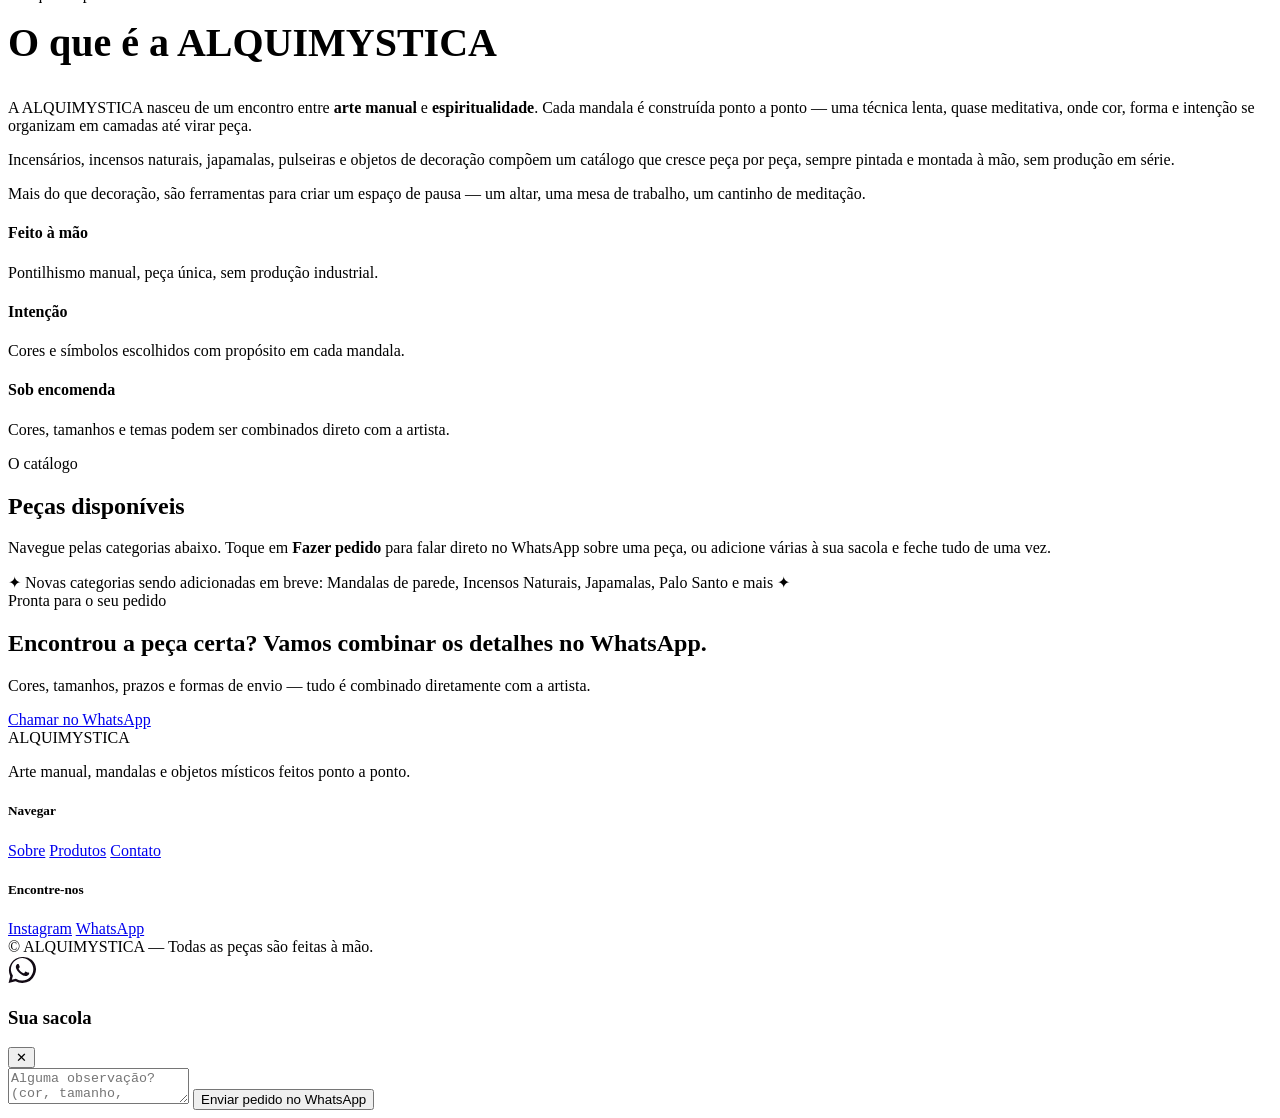
==== commit aa64e85b: "Update stylesheet link in index.html" ====
--- a/AlquiMystica Project/index.html
+++ b/AlquiMystica Project/index.html
@@ -10,7 +10,7 @@
 <link rel="preconnect" href="https://fonts.gstatic.com" crossorigin>
 <link href="https://fonts.googleapis.com/css2?family=Cinzel:wght@500;600;700&family=Cormorant+Garamond:ital,wght@0,400;0,500;0,600;1,400&family=Jost:wght@400;500;600&display=swap" rel="stylesheet">
 
-<link rel="stylesheet" href="assets/style.css">
+<link rel="stylesheet" href="style.css">
 </head>
 <body>
 
